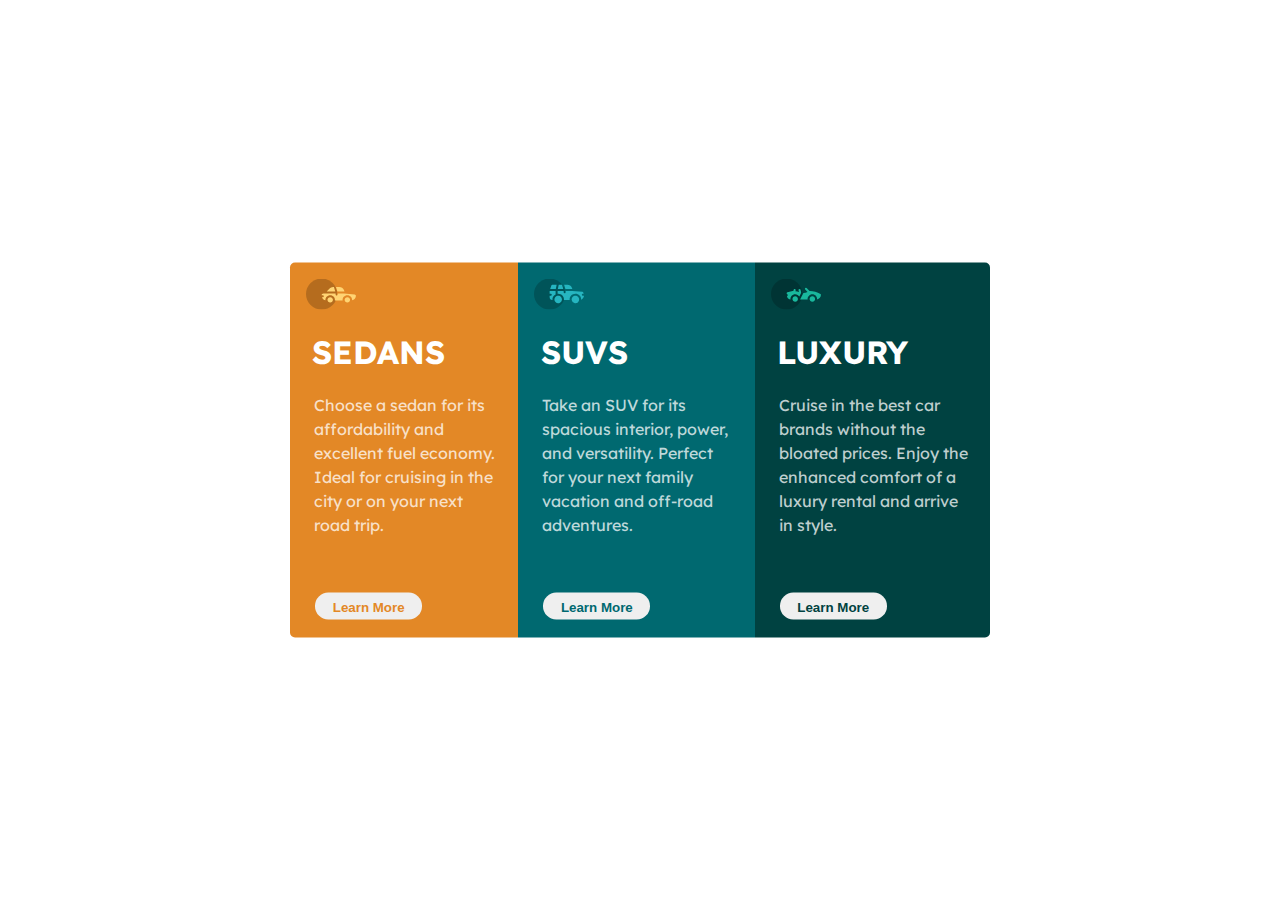
==== index.html @ b4d02162 "adding all task files" ====
<!DOCTYPE html>
<html lang="en">
<head>
  <meta charset="UTF-8">
  <meta name="viewport" content="width=device-width, initial-scale=1.0">

  <link rel="icon" type="image/png" sizes="32x32" href="./images/favicon-32x32.png">
  <link rel="stylesheet" href="style.css">
  
  <title>CSS Flexbox Layout</title>

</head>
<body>

  <div class="container">

    <!-- sedans -->
    <div class="sedans">
      <img src="/images/icon-sedans.svg" alt="">
      <h1>SEDANS</h1>
      <p>  Choose a sedan for its affordability and excellent    fuel economy. Ideal for cruising in the city 
        or on your next road trip.
      </p>
      <button class="btn btn-sedans">Learn More </button>
    </div>

    <!-- suvs -->
    <div class="suvs">
      <img src="/images/icon-suvs.svg" alt="">
      <h1>SUVS</h1>
      <P> Take an SUV for its spacious interior, power, and versatility. Perfect for your next family vacation 
      and off-road adventures.</P>
      <button class="btn btn-suvs">Learn More </button>

    </div>

    <!-- luxury -->
    <div class="luxury">
      <img src="/images/icon-luxury.svg" alt="">
      <h1>LUXURY</h1>
      <p>  Cruise in the best car brands without the bloated prices. Enjoy the enhanced comfort of a luxury 
        rental and arrive in style.</p>
        <button class="btn btn-luxury">Learn More </button>
    </div>

</div>
<!-- end of container -->


  <script src="/app.js"></script>
</body>
</html>
---- style.css ----
@import url('https://fonts.googleapis.com/css2?family=Barlow:wght@600&family=Fraunces:ital,wght@1,700&family=Karla:wght@400;700&family=Lexend+Deca:wght@400;700&family=Orelega+One&family=Overpass:wght@300;400;600;700&family=PT+Sans+Narrow:wght@700&family=Public+Sans:wght@300;400;700&family=Red+Hat+Display:ital,wght@0,400;0,595;1,500&family=Rubik:wght@400;500;700&family=Space+Mono:ital@1&family=Ubuntu:wght@400;500;700&display=swap');

body{
    font-family: lexend deca;
    font-weight: 400;
}

.container{
    position: absolute;
    top: 50%;
    left: 50%;
    transform: translate(-50%, -50%);
    width: 700px;
    display: flex;
    flex-direction: row;
    height: 375px;
}

.sedans{
    background-color: hsl(31, 77%, 52%);
    border-top-left-radius: 5px;
    border-bottom-left-radius: 5px;
}

.suvs{
    background-color: hsl(184, 100%, 22%);
}

.luxury{
    background-color:hsl(179, 100%, 13%);
    border-top-right-radius: 5px;
    border-bottom-right-radius: 5px;
}

img{
    display: block;
    margin-top: 1em;
    margin-left: 1em;
    width: 50px;
}

h1{
    margin-left: 0.7em;
    text-align: left;
    color: white;
}

p{
    margin: 1em;
    margin-left: 1.5em;
    line-height: 1.5;
    color: hsla(0, 0%, 100%, 0.75);
}

.btn{
    margin-top: 3em;
    margin-left: 1.9em;
    margin-bottom: 1em;
    width: 8em;
    height: 2em;
    padding-top: 0.5em;
    padding-bottom: 1.5em;
    border-radius: 1em;
    border: none;
    font-weight: 700;
}

.btn-sedans{
    color: hsl(31, 77%, 52%);
}

.btn-sedans:hover{
    background-color: hsl(31, 77%, 52%);
    border: 1px solid white;
    color: hsla(0, 0%, 100%, 0.75);
}

.btn-suvs{
    color: hsl(184, 100%, 22%);
}

.btn-suvs:hover{
    background-color: hsl(184, 100%, 22%);
    border: 1px solid white;
    color: hsla(0, 0%, 100%, 0.75);
}

.btn-luxury{
    color: hsl(179, 100%, 13%);
}

.btn-luxury:hover{
    background-color: hsl(179, 100%, 13%);
    border: 1px solid white;
    color: hsla(0, 0%, 100%, 0.75);
}


/* media query */

@media screen and (max-width: 700px) {
        
    body{
        font-size: small;
    }
    .container{
        width: 500px;
    }

    .sedans{
        border-bottom-left-radius: 5px;
        border-top-right-radius: 0;
    }

    .luxury{
        border-top-right-radius: 5px;
        border-bottom-left-radius: 0;
    }

@media screen and (max-width: 550px) {
    
    .container{
        top: 40%;
        width: 350px;
        flex-direction: column;
    }

    .sedans{
        border-bottom-left-radius: 0;
        border-top-right-radius: 5px;
    }

    .luxury{
        border-top-right-radius: 0;
        border-bottom-left-radius: 5px;
    }
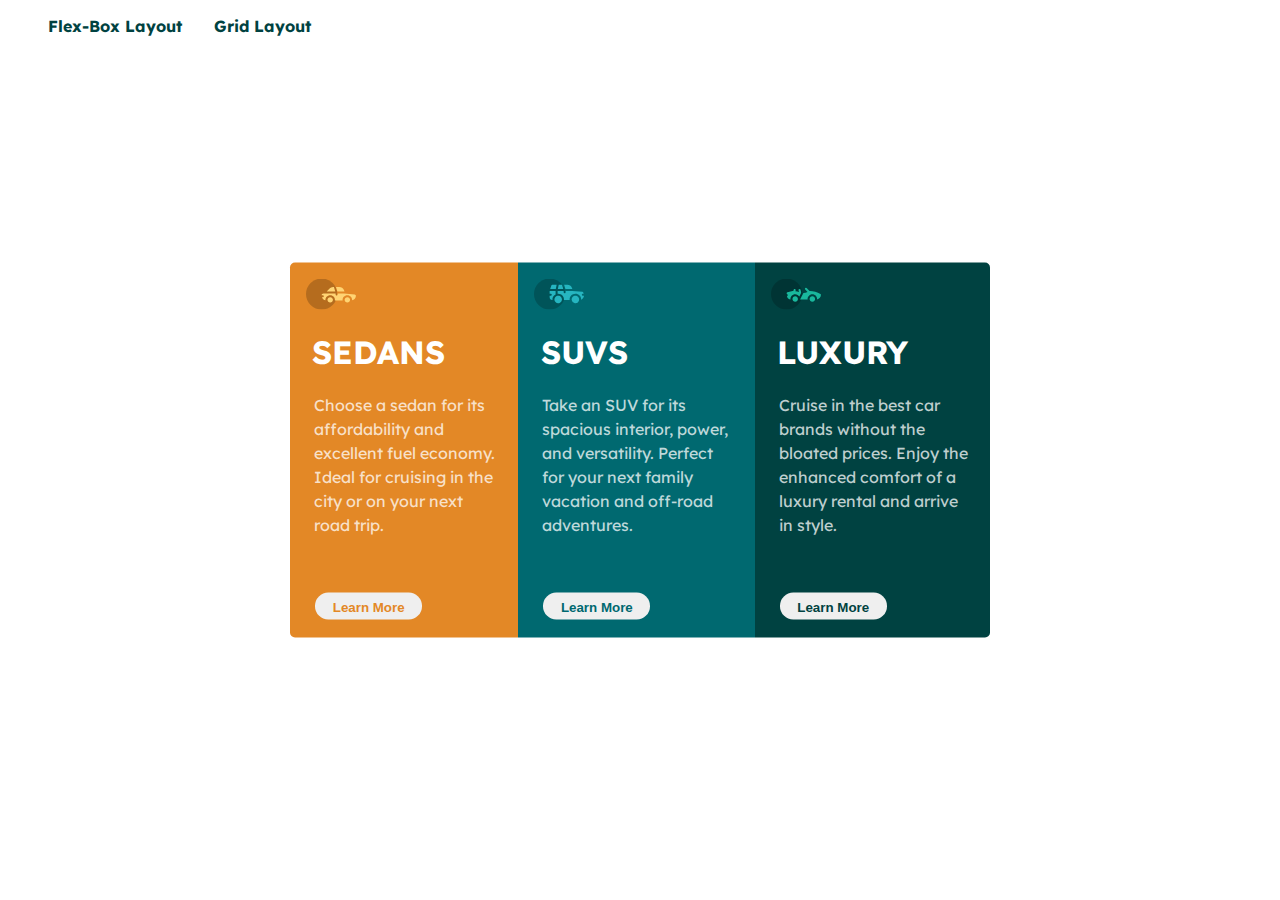
==== commit e05cf89d: "adding nav bar" ====
--- a/index.html
+++ b/index.html
@@ -11,6 +11,13 @@
 
 </head>
 <body>
+
+  <nav>
+    <ul>
+      <li><a href="index.html">Flex-Box Layout</a></li>
+      <li><a href="grid.html">Grid Layout</a></li>
+    </ul>
+  </nav>
 
   <div class="container">
 
--- a/style.css
+++ b/style.css
@@ -3,6 +3,18 @@
 body{
     font-family: lexend deca;
     font-weight: 400;
+}
+
+nav > ul{
+    display: flex;
+    list-style-type: none;
+    gap: 2em;
+}
+
+a{
+    text-decoration: none;
+    color: hsl(179, 100%, 13%);
+    font-weight: bolder;
 }
 
 .container{
